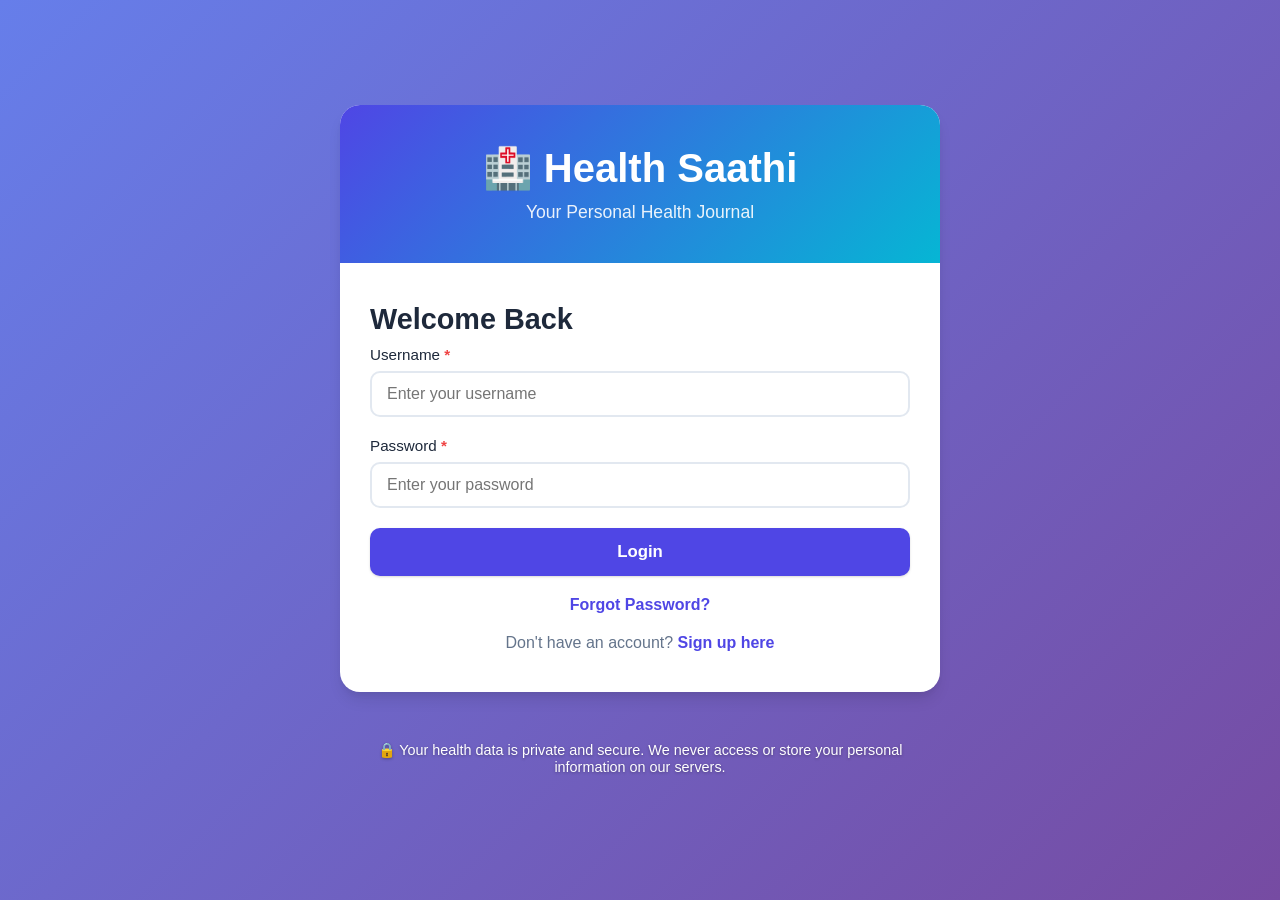
==== auth.html @ 3fbfe309 "Update: Health Saathi branding, add height/weight tracking, asterisks on required fields, forgot pas" ====
<!DOCTYPE html>
<html lang="en">
<head>
    <meta charset="UTF-8">
    <meta name="viewport" content="width=device-width, initial-scale=1.0">
    <title>Health Saathi - Login</title>
    <link rel="stylesheet" href="auth.css">
</head>
<body>
    <div class="auth-container">
        <div class="auth-card">
            <div class="auth-header">
                <h1>🏥 Health Saathi</h1>
                <p class="subtitle">Your Personal Health Journal</p>
            </div>

            <!-- Login Form -->
            <div id="login-section" class="auth-section active">
                <h2>Welcome Back</h2>
                <form id="login-form">
                    <div class="form-group">
                        <label>Username <span class="required">*</span></label>
                        <input type="text" id="login-username" required placeholder="Enter your username" autocomplete="username">
                    </div>
                    <div class="form-group">
                        <label>Password <span class="required">*</span></label>
                        <input type="password" id="login-password" required placeholder="Enter your password" autocomplete="current-password">
                    </div>
                    <button type="submit" class="btn btn-primary">Login</button>
                </form>
                <p class="switch-text">
                    <a href="#" onclick="showForgotPassword(); return false;">Forgot Password?</a>
                </p>
                <p class="switch-text">
                    Don't have an account? 
                    <a href="#" onclick="showSignup(); return false;">Sign up here</a>
                </p>
            </div>

            <!-- Forgot Password Form -->
            <div id="forgot-password-section" class="auth-section">
                <h2>Reset Password</h2>
                <p class="help-text">Enter your email address and we'll send you a verification code.</p>
                <form id="forgot-password-form">
                    <div class="form-group">
                        <label>Email <span class="required">*</span></label>
                        <input type="email" id="forgot-email" required placeholder="Enter your registered email">
                    </div>
                    <button type="submit" class="btn btn-primary">Send Verification Code</button>
                </form>
                <p class="switch-text">
                    Remember your password? 
                    <a href="#" onclick="showLogin(); return false;">Login here</a>
                </p>
            </div>

            <!-- Verify Code Form -->
            <div id="verify-code-section" class="auth-section">
                <h2>Enter Verification Code</h2>
                <p class="help-text">We've sent a 6-digit code to your email.</p>
                <form id="verify-code-form">
                    <div class="form-group">
                        <label>Verification Code <span class="required">*</span></label>
                        <input type="text" id="verify-code" required placeholder="Enter 6-digit code" maxlength="6" pattern="[0-9]{6}">
                    </div>
                    <button type="submit" class="btn btn-primary">Verify Code</button>
                </form>
                <p class="switch-text">
                    <a href="#" onclick="showForgotPassword(); return false;">Resend code</a>
                </p>
            </div>

            <!-- Reset Password Form -->
            <div id="reset-password-section" class="auth-section">
                <h2>Set New Password</h2>
                <form id="reset-password-form">
                    <div class="form-group">
                        <label>New Password <span class="required">*</span></label>
                        <input type="password" id="reset-password" required placeholder="Enter new password" minlength="6">
                        <small>Minimum 6 characters</small>
                    </div>
                    <div class="form-group">
                        <label>Confirm New Password <span class="required">*</span></label>
                        <input type="password" id="reset-confirm" required placeholder="Confirm new password" minlength="6">
                    </div>
                    <button type="submit" class="btn btn-primary">Reset Password</button>
                </form>
            </div>

            <!-- Signup Form -->
            <div id="signup-section" class="auth-section">
                <h2>Create Account</h2>
                <form id="signup-form">
                    <div class="form-group">
                        <label>Full Name <span class="required">*</span></label>
                        <input type="text" id="signup-name" required placeholder="Enter your full name">
                    </div>
                    <div class="form-group">
                        <label>Username <span class="required">*</span></label>
                        <input type="text" id="signup-username" required placeholder="Choose a username" autocomplete="username">
                        <small>This will be your login ID</small>
                    </div>
                    <div class="form-group">
                        <label>Email <span class="required">*</span></label>
                        <input type="email" id="signup-email" required placeholder="Enter your email">
                    </div>
                    <div class="form-group">
                        <label>Password <span class="required">*</span></label>
                        <input type="password" id="signup-password" required placeholder="Choose a password" autocomplete="new-password" minlength="6">
                        <small>Minimum 6 characters</small>
                    </div>
                    <div class="form-group">
                        <label>Confirm Password <span class="required">*</span></label>
                        <input type="password" id="signup-confirm" required placeholder="Confirm your password" autocomplete="new-password" minlength="6">
                    </div>
                    
                    <div class="privacy-section">
                        <h3>🔒 Privacy & Data Security</h3>
                        <div class="privacy-content">
                            <p><strong>Your Privacy is Our Priority</strong></p>
                            <ul>
                                <li>✅ All your health data is stored locally on your device only</li>
                                <li>✅ We (the developers) do NOT have access to your personal health information</li>
                                <li>✅ Your data is NOT uploaded to any server or cloud</li>
                                <li>✅ You have complete control over your data - export or delete anytime</li>
                                <li>✅ The AI chatbot uses secure, encrypted connections</li>
                            </ul>
                            <p class="privacy-note">
                                <strong>Important:</strong> Since data is stored locally, clearing your browser data will delete all records. 
                                We recommend regularly exporting your data as backup.
                            </p>
                        </div>
                        <label class="checkbox-label">
                            <input type="checkbox" id="privacy-consent" required>
                            I understand and agree to the privacy policy. I acknowledge that my data is stored locally on my device.
                        </label>
                    </div>

                    <button type="submit" class="btn btn-primary">Create Account</button>
                </form>
                <p class="switch-text">
                    Already have an account? 
                    <a href="#" onclick="showLogin(); return false;">Login here</a>
                </p>
            </div>

            <!-- Profile Setup (for new users) -->
            <div id="profile-setup-section" class="auth-section">
                <h2>👋 Welcome to Health Saathi!</h2>
                <p class="setup-intro">Let's set up your health profile. This helps us provide better insights.</p>
                
                <form id="profile-setup-form">
                    <div class="form-group">
                        <label>Age <span class="required">*</span></label>
                        <input type="number" id="setup-age" required min="1" max="120" placeholder="Your age">
                    </div>
                    
                    <div class="form-group">
                        <label>Gender <span class="required">*</span></label>
                        <select id="setup-gender" required>
                            <option value="">Select gender</option>
                            <option value="male">Male</option>
                            <option value="female">Female</option>
                            <option value="other">Other</option>
                            <option value="prefer-not-to-say">Prefer not to say</option>
                        </select>
                    </div>

                    <div class="form-row">
                        <div class="form-group">
                            <label>Height (cm) <span class="required">*</span></label>
                            <input type="number" id="setup-height" required min="50" max="300" placeholder="e.g., 170">
                        </div>
                        <div class="form-group">
                            <label>Weight (kg) <span class="required">*</span></label>
                            <input type="number" id="setup-weight" required min="20" max="300" step="0.1" placeholder="e.g., 70.5">
                        </div>
                    </div>

                    <h3>📊 Baseline Health Information</h3>
                    <p class="help-text">Enter your typical/average readings to help us provide better insights</p>

                    <div class="form-row">
                        <div class="form-group">
                            <label>Average Systolic BP (mmHg)</label>
                            <input type="number" id="setup-avg-systolic" placeholder="e.g., 120" min="80" max="200">
                            <small>Optional - Your normal systolic pressure</small>
                        </div>
                        <div class="form-group">
                            <label>Average Diastolic BP (mmHg)</label>
                            <input type="number" id="setup-avg-diastolic" placeholder="e.g., 80" min="50" max="130">
                            <small>Optional - Your normal diastolic pressure</small>
                        </div>
                    </div>

                    <div class="form-group">
                        <label>Average Fasting Blood Sugar (mg/dL)</label>
                        <input type="number" id="setup-avg-sugar" placeholder="e.g., 95" min="50" max="300">
                        <small>Optional - Your normal fasting sugar level</small>
                    </div>

                    <div class="form-group">
                        <label>Existing Medical Conditions (Optional)</label>
                        <textarea id="setup-conditions" rows="3" placeholder="e.g., Type 2 Diabetes, Hypertension..."></textarea>
                        <small>This helps the AI assistant provide better advice</small>
                    </div>

                    <div class="form-group">
                        <label>Current Medications (Optional)</label>
                        <textarea id="setup-medications" rows="3" placeholder="List any regular medications..."></textarea>
                    </div>

                    <button type="submit" class="btn btn-primary">Complete Setup & Start Tracking</button>
                </form>
            </div>
        </div>

        <footer class="auth-footer">
            <p>🔒 Your health data is private and secure. We never access or store your personal information on our servers.</p>
        </footer>
    </div>

    <script src="auth.js"></script>
</body>
</html>
---- auth.css ----
* {
    margin: 0;
    padding: 0;
    box-sizing: border-box;
}

:root {
    --primary-color: #4f46e5;
    --secondary-color: #06b6d4;
    --success-color: #10b981;
    --danger-color: #ef4444;
    --warning-color: #f59e0b;
    --bg-color: #f8fafc;
    --card-bg: #ffffff;
    --text-primary: #1e293b;
    --text-secondary: #64748b;
    --border-color: #e2e8f0;
    --shadow: 0 1px 3px rgba(0,0,0,0.1), 0 1px 2px rgba(0,0,0,0.06);
    --shadow-lg: 0 10px 15px -3px rgba(0,0,0,0.1), 0 4px 6px -2px rgba(0,0,0,0.05);
}

body {
    font-family: -apple-system, BlinkMacSystemFont, 'Segoe UI', Roboto, Oxygen, Ubuntu, Cantarell, sans-serif;
    background: linear-gradient(135deg, #667eea 0%, #764ba2 100%);
    min-height: 100vh;
    display: flex;
    align-items: center;
    justify-content: center;
    padding: 20px;
    color: var(--text-primary);
}

.auth-container {
    width: 100%;
    max-width: 600px;
}

.auth-card {
    background: var(--card-bg);
    border-radius: 20px;
    box-shadow: var(--shadow-lg);
    overflow: hidden;
    animation: slideUp 0.5s ease;
}

@keyframes slideUp {
    from {
        opacity: 0;
        transform: translateY(30px);
    }
    to {
        opacity: 1;
        transform: translateY(0);
    }
}

.auth-header {
    background: linear-gradient(135deg, var(--primary-color), var(--secondary-color));
    color: white;
    padding: 40px 30px;
    text-align: center;
}

.auth-header h1 {
    font-size: 2.5rem;
    margin-bottom: 10px;
}

.subtitle {
    font-size: 1.1rem;
    opacity: 0.9;
}

.auth-section {
    display: none;
    padding: 40px 30px;
    animation: fadeIn 0.3s ease;
}

.auth-section.active {
    display: block;
}

@keyframes fadeIn {
    from {
        opacity: 0;
    }
    to {
        opacity: 1;
    }
}

.auth-section h2 {
    color: var(--text-primary);
    margin-bottom: 10px;
    font-size: 1.8rem;
}

.setup-intro {
    color: var(--text-secondary);
    margin-bottom: 30px;
    line-height: 1.6;
}

.auth-section h3 {
    color: var(--text-primary);
    margin: 25px 0 15px 0;
    font-size: 1.2rem;
}

.help-text {
    color: var(--text-secondary);
    font-size: 0.9rem;
    margin-bottom: 20px;
}

.form-group {
    margin-bottom: 20px;
}

.form-group label {
    display: block;
    margin-bottom: 8px;
    color: var(--text-primary);
    font-weight: 500;
    font-size: 0.95rem;
}

.required {
    color: var(--danger-color);
    font-weight: bold;
}

.form-group input,
.form-group select,
.form-group textarea {
    width: 100%;
    padding: 12px 15px;
    border: 2px solid var(--border-color);
    border-radius: 10px;
    font-size: 1rem;
    font-family: inherit;
    transition: all 0.3s ease;
}

.form-group input:focus,
.form-group select:focus,
.form-group textarea:focus {
    outline: none;
    border-color: var(--primary-color);
    box-shadow: 0 0 0 3px rgba(79, 70, 229, 0.1);
}

.form-group small {
    display: block;
    margin-top: 5px;
    color: var(--text-secondary);
    font-size: 0.85rem;
}

.form-group textarea {
    resize: vertical;
}

.form-row {
    display: grid;
    grid-template-columns: 1fr 1fr;
    gap: 15px;
}

.btn {
    width: 100%;
    padding: 14px 24px;
    border: none;
    border-radius: 10px;
    font-size: 1.05rem;
    font-weight: 600;
    cursor: pointer;
    transition: all 0.3s ease;
    box-shadow: var(--shadow);
}

.btn:hover {
    transform: translateY(-2px);
    box-shadow: var(--shadow-lg);
}

.btn-primary {
    background: var(--primary-color);
    color: white;
}

.btn-primary:hover {
    background: #4338ca;
}

.switch-text {
    text-align: center;
    margin-top: 20px;
    color: var(--text-secondary);
}

.switch-text a {
    color: var(--primary-color);
    text-decoration: none;
    font-weight: 600;
}

.switch-text a:hover {
    text-decoration: underline;
}

/* Privacy Section */
.privacy-section {
    background: #f0fdf4;
    border: 2px solid #86efac;
    border-radius: 12px;
    padding: 20px;
    margin: 25px 0;
}

.privacy-section h3 {
    color: #065f46;
    margin-top: 0;
    margin-bottom: 15px;
}

.privacy-content {
    margin-bottom: 20px;
}

.privacy-content p {
    color: var(--text-primary);
    margin-bottom: 10px;
}

.privacy-content ul {
    list-style: none;
    padding: 0;
    margin: 15px 0;
}

.privacy-content ul li {
    color: var(--text-primary);
    padding: 8px 0;
    line-height: 1.6;
}

.privacy-note {
    background: white;
    padding: 15px;
    border-radius: 8px;
    border-left: 4px solid var(--warning-color);
    margin-top: 15px;
    font-size: 0.9rem;
}

.checkbox-label {
    display: flex;
    align-items: start;
    gap: 10px;
    cursor: pointer;
    font-size: 0.95rem;
    color: var(--text-primary);
}

.checkbox-label input[type="checkbox"] {
    width: auto;
    margin-top: 3px;
    cursor: pointer;
    width: 18px;
    height: 18px;
}

/* Alert Messages */
.alert {
    padding: 15px 20px;
    border-radius: 10px;
    margin-bottom: 20px;
    border-left: 4px solid;
    animation: slideIn 0.3s ease;
}

@keyframes slideIn {
    from {
        opacity: 0;
        transform: translateX(-20px);
    }
    to {
        opacity: 1;
        transform: translateX(0);
    }
}

.alert-success {
    background: #d1fae5;
    border-color: var(--success-color);
    color: #065f46;
}

.alert-error {
    background: #fee2e2;
    border-color: var(--danger-color);
    color: #991b1b;
}

.alert-info {
    background: #dbeafe;
    border-color: var(--secondary-color);
    color: #1e40af;
}

/* Footer */
.auth-footer {
    text-align: center;
    margin-top: 30px;
    padding: 20px;
}

.auth-footer p {
    color: white;
    font-size: 0.9rem;
    text-shadow: 0 1px 3px rgba(0, 0, 0, 0.3);
}

/* Responsive Design */
@media (max-width: 640px) {
    .auth-header h1 {
        font-size: 2rem;
    }

    .auth-section {
        padding: 30px 20px;
    }

    .form-row {
        grid-template-columns: 1fr;
    }

    .auth-section h2 {
        font-size: 1.5rem;
    }
}

/* Loading Spinner */
.loading {
    display: inline-block;
    width: 20px;
    height: 20px;
    border: 3px solid rgba(255,255,255,.3);
    border-radius: 50%;
    border-top-color: white;
    animation: spin 1s ease-in-out infinite;
    margin-left: 10px;
}

@keyframes spin {
    to { transform: rotate(360deg); }
}
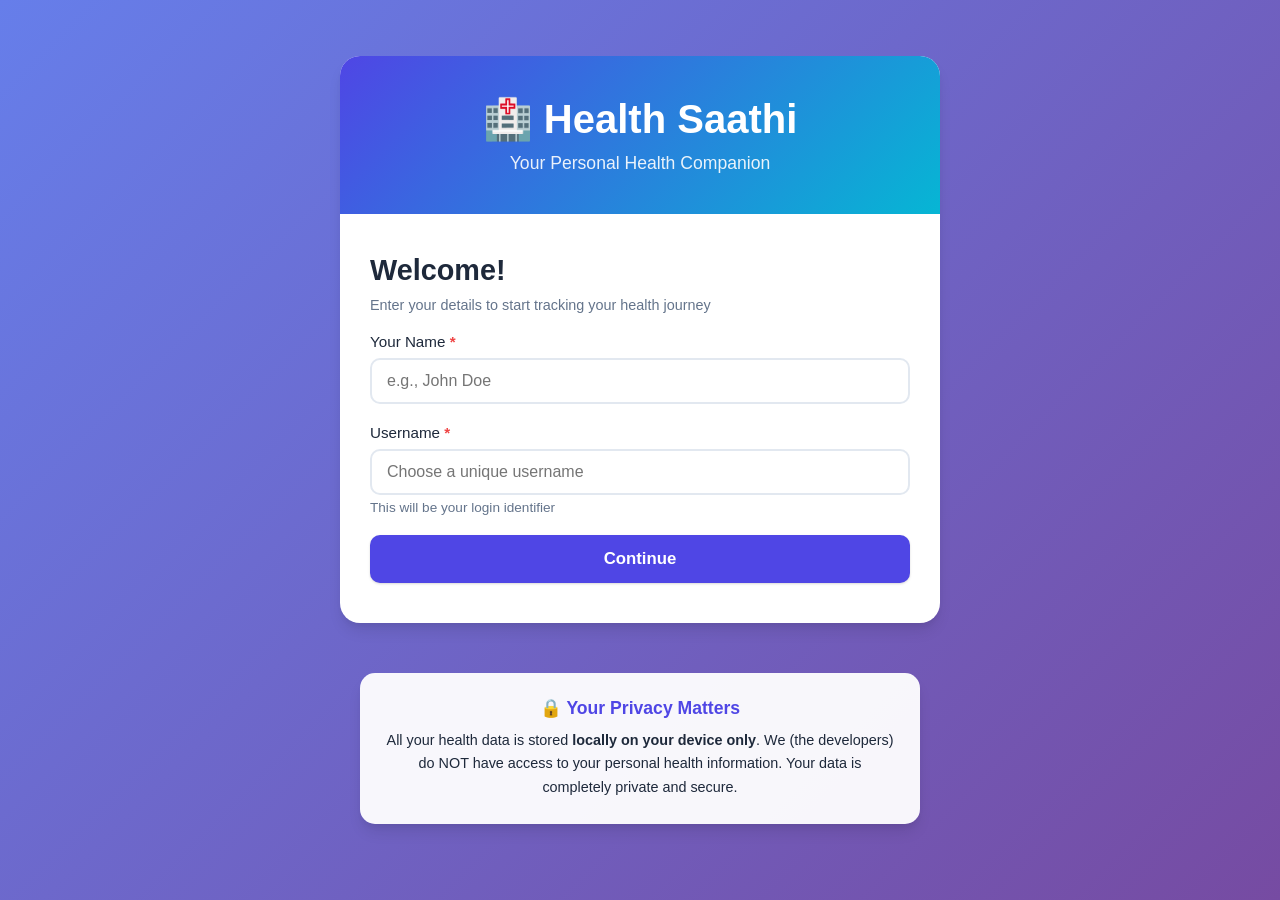
==== commit e1cd1d83: "Simplify auth: Remove passwords, auto-create/login with username only" ====
--- a/auth.html
+++ b/auth.html
@@ -3,7 +3,7 @@
 <head>
     <meta charset="UTF-8">
     <meta name="viewport" content="width=device-width, initial-scale=1.0">
-    <title>Health Saathi - Login</title>
+    <title>Health Saathi - Welcome</title>
     <link rel="stylesheet" href="auth.css">
 </head>
 <body>
@@ -11,143 +11,31 @@
         <div class="auth-card">
             <div class="auth-header">
                 <h1>🏥 Health Saathi</h1>
-                <p class="subtitle">Your Personal Health Journal</p>
+                <p class="subtitle">Your Personal Health Companion</p>
             </div>
 
-            <!-- Login Form -->
+            <!-- Simple Login/Signup Form -->
             <div id="login-section" class="auth-section active">
-                <h2>Welcome Back</h2>
+                <h2>Welcome!</h2>
+                <p class="help-text">Enter your details to start tracking your health journey</p>
                 <form id="login-form">
                     <div class="form-group">
-                        <label>Username <span class="required">*</span></label>
-                        <input type="text" id="login-username" required placeholder="Enter your username" autocomplete="username">
-                    </div>
-                    <div class="form-group">
-                        <label>Password <span class="required">*</span></label>
-                        <input type="password" id="login-password" required placeholder="Enter your password" autocomplete="current-password">
-                    </div>
-                    <button type="submit" class="btn btn-primary">Login</button>
-                </form>
-                <p class="switch-text">
-                    <a href="#" onclick="showForgotPassword(); return false;">Forgot Password?</a>
-                </p>
-                <p class="switch-text">
-                    Don't have an account? 
-                    <a href="#" onclick="showSignup(); return false;">Sign up here</a>
-                </p>
-            </div>
-
-            <!-- Forgot Password Form -->
-            <div id="forgot-password-section" class="auth-section">
-                <h2>Reset Password</h2>
-                <p class="help-text">Enter your email address and we'll send you a verification code.</p>
-                <form id="forgot-password-form">
-                    <div class="form-group">
-                        <label>Email <span class="required">*</span></label>
-                        <input type="email" id="forgot-email" required placeholder="Enter your registered email">
-                    </div>
-                    <button type="submit" class="btn btn-primary">Send Verification Code</button>
-                </form>
-                <p class="switch-text">
-                    Remember your password? 
-                    <a href="#" onclick="showLogin(); return false;">Login here</a>
-                </p>
-            </div>
-
-            <!-- Verify Code Form -->
-            <div id="verify-code-section" class="auth-section">
-                <h2>Enter Verification Code</h2>
-                <p class="help-text">We've sent a 6-digit code to your email.</p>
-                <form id="verify-code-form">
-                    <div class="form-group">
-                        <label>Verification Code <span class="required">*</span></label>
-                        <input type="text" id="verify-code" required placeholder="Enter 6-digit code" maxlength="6" pattern="[0-9]{6}">
-                    </div>
-                    <button type="submit" class="btn btn-primary">Verify Code</button>
-                </form>
-                <p class="switch-text">
-                    <a href="#" onclick="showForgotPassword(); return false;">Resend code</a>
-                </p>
-            </div>
-
-            <!-- Reset Password Form -->
-            <div id="reset-password-section" class="auth-section">
-                <h2>Set New Password</h2>
-                <form id="reset-password-form">
-                    <div class="form-group">
-                        <label>New Password <span class="required">*</span></label>
-                        <input type="password" id="reset-password" required placeholder="Enter new password" minlength="6">
-                        <small>Minimum 6 characters</small>
-                    </div>
-                    <div class="form-group">
-                        <label>Confirm New Password <span class="required">*</span></label>
-                        <input type="password" id="reset-confirm" required placeholder="Confirm new password" minlength="6">
-                    </div>
-                    <button type="submit" class="btn btn-primary">Reset Password</button>
-                </form>
-            </div>
-
-            <!-- Signup Form -->
-            <div id="signup-section" class="auth-section">
-                <h2>Create Account</h2>
-                <form id="signup-form">
-                    <div class="form-group">
-                        <label>Full Name <span class="required">*</span></label>
-                        <input type="text" id="signup-name" required placeholder="Enter your full name">
+                        <label>Your Name <span class="required">*</span></label>
+                        <input type="text" id="user-name" required placeholder="e.g., John Doe" autocomplete="name">
                     </div>
                     <div class="form-group">
                         <label>Username <span class="required">*</span></label>
-                        <input type="text" id="signup-username" required placeholder="Choose a username" autocomplete="username">
-                        <small>This will be your login ID</small>
+                        <input type="text" id="user-username" required placeholder="Choose a unique username" autocomplete="username">
+                        <small>This will be your login identifier</small>
                     </div>
-                    <div class="form-group">
-                        <label>Email <span class="required">*</span></label>
-                        <input type="email" id="signup-email" required placeholder="Enter your email">
-                    </div>
-                    <div class="form-group">
-                        <label>Password <span class="required">*</span></label>
-                        <input type="password" id="signup-password" required placeholder="Choose a password" autocomplete="new-password" minlength="6">
-                        <small>Minimum 6 characters</small>
-                    </div>
-                    <div class="form-group">
-                        <label>Confirm Password <span class="required">*</span></label>
-                        <input type="password" id="signup-confirm" required placeholder="Confirm your password" autocomplete="new-password" minlength="6">
-                    </div>
-                    
-                    <div class="privacy-section">
-                        <h3>🔒 Privacy & Data Security</h3>
-                        <div class="privacy-content">
-                            <p><strong>Your Privacy is Our Priority</strong></p>
-                            <ul>
-                                <li>✅ All your health data is stored locally on your device only</li>
-                                <li>✅ We (the developers) do NOT have access to your personal health information</li>
-                                <li>✅ Your data is NOT uploaded to any server or cloud</li>
-                                <li>✅ You have complete control over your data - export or delete anytime</li>
-                                <li>✅ The AI chatbot uses secure, encrypted connections</li>
-                            </ul>
-                            <p class="privacy-note">
-                                <strong>Important:</strong> Since data is stored locally, clearing your browser data will delete all records. 
-                                We recommend regularly exporting your data as backup.
-                            </p>
-                        </div>
-                        <label class="checkbox-label">
-                            <input type="checkbox" id="privacy-consent" required>
-                            I understand and agree to the privacy policy. I acknowledge that my data is stored locally on my device.
-                        </label>
-                    </div>
-
-                    <button type="submit" class="btn btn-primary">Create Account</button>
+                    <button type="submit" class="btn btn-primary">Continue</button>
                 </form>
-                <p class="switch-text">
-                    Already have an account? 
-                    <a href="#" onclick="showLogin(); return false;">Login here</a>
-                </p>
             </div>
 
             <!-- Profile Setup (for new users) -->
             <div id="profile-setup-section" class="auth-section">
                 <h2>👋 Welcome to Health Saathi!</h2>
-                <p class="setup-intro">Let's set up your health profile. This helps us provide better insights.</p>
+                <p class="setup-intro">Let's set up your health profile to provide personalized insights.</p>
                 
                 <form id="profile-setup-form">
                     <div class="form-group">
@@ -178,45 +66,49 @@
                     </div>
 
                     <h3>📊 Baseline Health Information</h3>
-                    <p class="help-text">Enter your typical/average readings to help us provide better insights</p>
+                    <p class="help-text">Optional: Enter your typical/average readings for better insights</p>
 
                     <div class="form-row">
                         <div class="form-group">
                             <label>Average Systolic BP (mmHg)</label>
                             <input type="number" id="setup-avg-systolic" placeholder="e.g., 120" min="80" max="200">
-                            <small>Optional - Your normal systolic pressure</small>
+                            <small>Optional</small>
                         </div>
                         <div class="form-group">
                             <label>Average Diastolic BP (mmHg)</label>
                             <input type="number" id="setup-avg-diastolic" placeholder="e.g., 80" min="50" max="130">
-                            <small>Optional - Your normal diastolic pressure</small>
+                            <small>Optional</small>
                         </div>
                     </div>
 
                     <div class="form-group">
                         <label>Average Fasting Blood Sugar (mg/dL)</label>
                         <input type="number" id="setup-avg-sugar" placeholder="e.g., 95" min="50" max="300">
-                        <small>Optional - Your normal fasting sugar level</small>
+                        <small>Optional</small>
                     </div>
 
                     <div class="form-group">
-                        <label>Existing Medical Conditions (Optional)</label>
+                        <label>Existing Medical Conditions</label>
                         <textarea id="setup-conditions" rows="3" placeholder="e.g., Type 2 Diabetes, Hypertension..."></textarea>
-                        <small>This helps the AI assistant provide better advice</small>
+                        <small>Optional - Helps the AI assistant provide better advice</small>
                     </div>
 
                     <div class="form-group">
-                        <label>Current Medications (Optional)</label>
+                        <label>Current Medications</label>
                         <textarea id="setup-medications" rows="3" placeholder="List any regular medications..."></textarea>
+                        <small>Optional</small>
                     </div>
 
-                    <button type="submit" class="btn btn-primary">Complete Setup & Start Tracking</button>
+                    <button type="submit" class="btn btn-primary">Start Tracking</button>
                 </form>
             </div>
         </div>
 
         <footer class="auth-footer">
-            <p>🔒 Your health data is private and secure. We never access or store your personal information on our servers.</p>
+            <div class="privacy-notice-footer">
+                <h4>🔒 Your Privacy Matters</h4>
+                <p>All your health data is stored <strong>locally on your device only</strong>. We (the developers) do NOT have access to your personal health information. Your data is completely private and secure.</p>
+            </div>
         </footer>
     </div>
 
--- a/auth.css
+++ b/auth.css
@@ -194,84 +194,6 @@
     background: #4338ca;
 }
 
-.switch-text {
-    text-align: center;
-    margin-top: 20px;
-    color: var(--text-secondary);
-}
-
-.switch-text a {
-    color: var(--primary-color);
-    text-decoration: none;
-    font-weight: 600;
-}
-
-.switch-text a:hover {
-    text-decoration: underline;
-}
-
-/* Privacy Section */
-.privacy-section {
-    background: #f0fdf4;
-    border: 2px solid #86efac;
-    border-radius: 12px;
-    padding: 20px;
-    margin: 25px 0;
-}
-
-.privacy-section h3 {
-    color: #065f46;
-    margin-top: 0;
-    margin-bottom: 15px;
-}
-
-.privacy-content {
-    margin-bottom: 20px;
-}
-
-.privacy-content p {
-    color: var(--text-primary);
-    margin-bottom: 10px;
-}
-
-.privacy-content ul {
-    list-style: none;
-    padding: 0;
-    margin: 15px 0;
-}
-
-.privacy-content ul li {
-    color: var(--text-primary);
-    padding: 8px 0;
-    line-height: 1.6;
-}
-
-.privacy-note {
-    background: white;
-    padding: 15px;
-    border-radius: 8px;
-    border-left: 4px solid var(--warning-color);
-    margin-top: 15px;
-    font-size: 0.9rem;
-}
-
-.checkbox-label {
-    display: flex;
-    align-items: start;
-    gap: 10px;
-    cursor: pointer;
-    font-size: 0.95rem;
-    color: var(--text-primary);
-}
-
-.checkbox-label input[type="checkbox"] {
-    width: auto;
-    margin-top: 3px;
-    cursor: pointer;
-    width: 18px;
-    height: 18px;
-}
-
 /* Alert Messages */
 .alert {
     padding: 15px 20px;
@@ -317,10 +239,23 @@
     padding: 20px;
 }
 
-.auth-footer p {
-    color: white;
+.privacy-notice-footer {
+    background: rgba(255, 255, 255, 0.95);
+    padding: 25px;
+    border-radius: 15px;
+    box-shadow: var(--shadow-lg);
+}
+
+.privacy-notice-footer h4 {
+    color: var(--primary-color);
+    margin-bottom: 10px;
+    font-size: 1.1rem;
+}
+
+.privacy-notice-footer p {
+    color: var(--text-primary);
     font-size: 0.9rem;
-    text-shadow: 0 1px 3px rgba(0, 0, 0, 0.3);
+    line-height: 1.6;
 }
 
 /* Responsive Design */
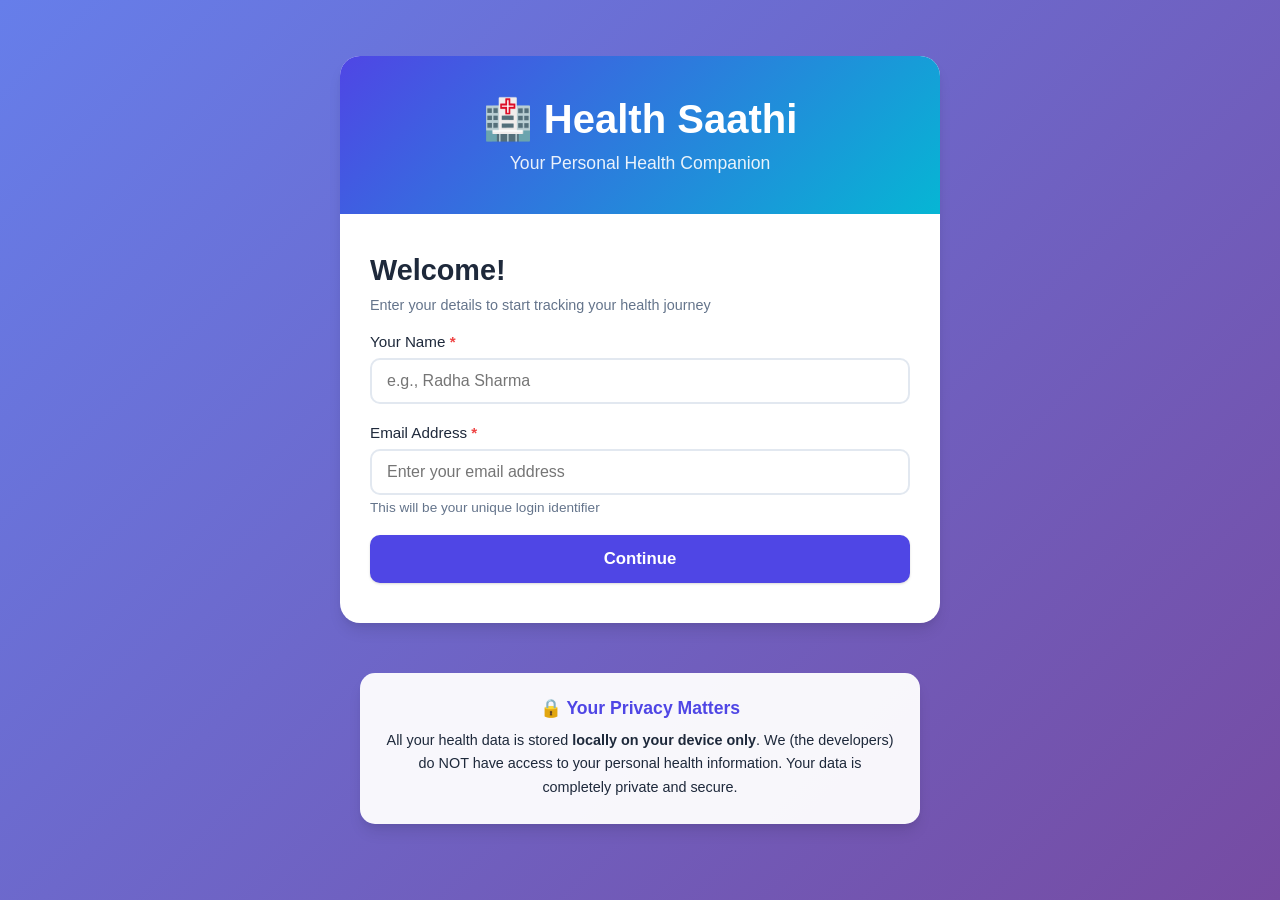
==== commit 363c4370: "fix: change username login identifier to unique email field" ====
--- a/auth.html
+++ b/auth.html
@@ -14,25 +14,23 @@
                 <p class="subtitle">Your Personal Health Companion</p>
             </div>
 
-            <!-- Simple Login/Signup Form -->
             <div id="login-section" class="auth-section active">
                 <h2>Welcome!</h2>
                 <p class="help-text">Enter your details to start tracking your health journey</p>
                 <form id="login-form">
                     <div class="form-group">
                         <label>Your Name <span class="required">*</span></label>
-                        <input type="text" id="user-name" required placeholder="e.g., John Doe" autocomplete="name">
+                        <input type="text" id="user-name" required placeholder="e.g., Radha Sharma" autocomplete="name">
                     </div>
                     <div class="form-group">
-                        <label>Username <span class="required">*</span></label>
-                        <input type="text" id="user-username" required placeholder="Choose a unique username" autocomplete="username">
-                        <small>This will be your login identifier</small>
+                        <label>Email Address <span class="required">*</span></label>
+                        <input type="email" id="user-username" required placeholder="Enter your email address" autocomplete="email">
+                        <small>This will be your unique login identifier</small>
                     </div>
                     <button type="submit" class="btn btn-primary">Continue</button>
                 </form>
             </div>
 
-            <!-- Profile Setup (for new users) -->
             <div id="profile-setup-section" class="auth-section">
                 <h2>👋 Welcome to Health Saathi!</h2>
                 <p class="setup-intro">Let's set up your health profile to provide personalized insights.</p>
@@ -114,4 +112,4 @@
 
     <script src="auth.js"></script>
 </body>
-</html>
+</html>
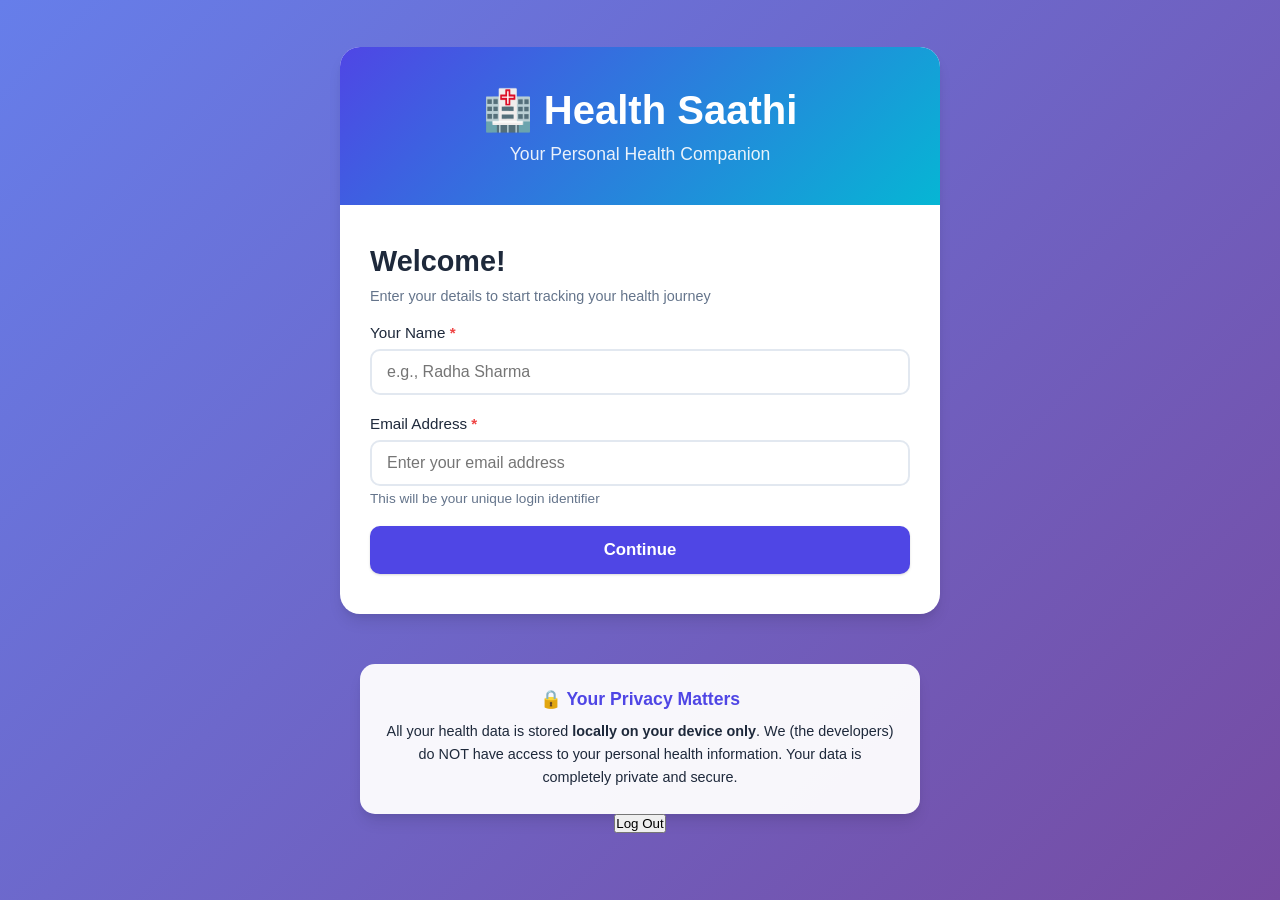
==== commit 47b5852a: "fix: correct script source to script.js and break out logout button" ====
--- a/auth.html
+++ b/auth.html
@@ -107,6 +107,7 @@
                 <h4>🔒 Your Privacy Matters</h4>
                 <p>All your health data is stored <strong>locally on your device only</strong>. We (the developers) do NOT have access to your personal health information. Your data is completely private and secure.</p>
             </div>
+<button onclick="clearActiveSession()" class="logout-btn">Log Out</button>
         </footer>
     </div>
 
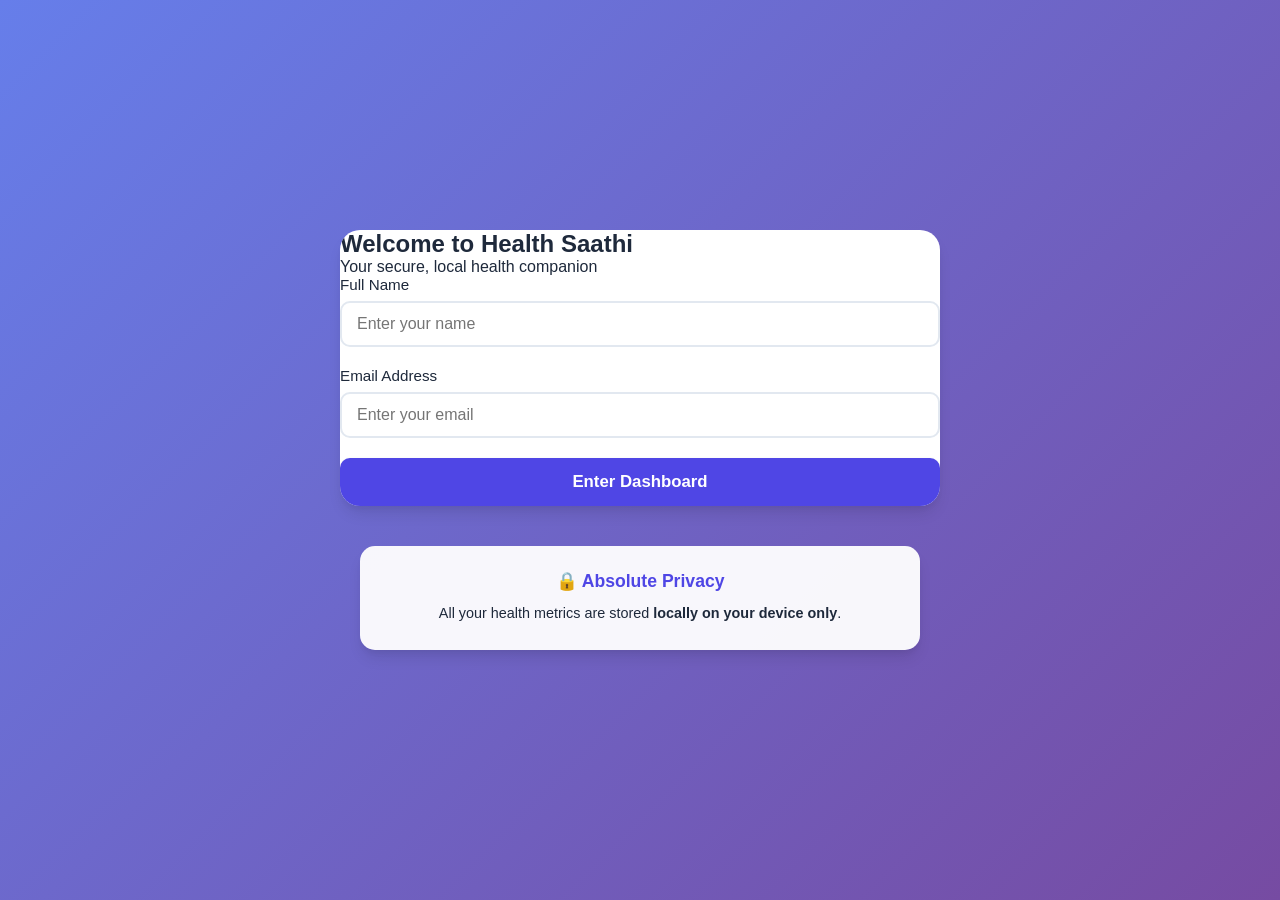
==== commit 6349f707: "fix: total cross-file synchronization" ====
--- a/auth.html
+++ b/auth.html
@@ -3,114 +3,37 @@
 <head>
     <meta charset="UTF-8">
     <meta name="viewport" content="width=device-width, initial-scale=1.0">
-    <title>Health Saathi - Welcome</title>
+    <title>Health Saathi - Secure Access</title>
+    <link rel="stylesheet" href="styles.css">
     <link rel="stylesheet" href="auth.css">
 </head>
 <body>
     <div class="auth-container">
         <div class="auth-card">
-            <div class="auth-header">
-                <h1>🏥 Health Saathi</h1>
-                <p class="subtitle">Your Personal Health Companion</p>
-            </div>
-
-            <div id="login-section" class="auth-section active">
-                <h2>Welcome!</h2>
-                <p class="help-text">Enter your details to start tracking your health journey</p>
-                <form id="login-form">
-                    <div class="form-group">
-                        <label>Your Name <span class="required">*</span></label>
-                        <input type="text" id="user-name" required placeholder="e.g., Radha Sharma" autocomplete="name">
-                    </div>
-                    <div class="form-group">
-                        <label>Email Address <span class="required">*</span></label>
-                        <input type="email" id="user-username" required placeholder="Enter your email address" autocomplete="email">
-                        <small>This will be your unique login identifier</small>
-                    </div>
-                    <button type="submit" class="btn btn-primary">Continue</button>
-                </form>
-            </div>
-
-            <div id="profile-setup-section" class="auth-section">
-                <h2>👋 Welcome to Health Saathi!</h2>
-                <p class="setup-intro">Let's set up your health profile to provide personalized insights.</p>
-                
-                <form id="profile-setup-form">
-                    <div class="form-group">
-                        <label>Age <span class="required">*</span></label>
-                        <input type="number" id="setup-age" required min="1" max="120" placeholder="Your age">
-                    </div>
-                    
-                    <div class="form-group">
-                        <label>Gender <span class="required">*</span></label>
-                        <select id="setup-gender" required>
-                            <option value="">Select gender</option>
-                            <option value="male">Male</option>
-                            <option value="female">Female</option>
-                            <option value="other">Other</option>
-                            <option value="prefer-not-to-say">Prefer not to say</option>
-                        </select>
-                    </div>
-
-                    <div class="form-row">
-                        <div class="form-group">
-                            <label>Height (cm) <span class="required">*</span></label>
-                            <input type="number" id="setup-height" required min="50" max="300" placeholder="e.g., 170">
-                        </div>
-                        <div class="form-group">
-                            <label>Weight (kg) <span class="required">*</span></label>
-                            <input type="number" id="setup-weight" required min="20" max="300" step="0.1" placeholder="e.g., 70.5">
-                        </div>
-                    </div>
-
-                    <h3>📊 Baseline Health Information</h3>
-                    <p class="help-text">Optional: Enter your typical/average readings for better insights</p>
-
-                    <div class="form-row">
-                        <div class="form-group">
-                            <label>Average Systolic BP (mmHg)</label>
-                            <input type="number" id="setup-avg-systolic" placeholder="e.g., 120" min="80" max="200">
-                            <small>Optional</small>
-                        </div>
-                        <div class="form-group">
-                            <label>Average Diastolic BP (mmHg)</label>
-                            <input type="number" id="setup-avg-diastolic" placeholder="e.g., 80" min="50" max="130">
-                            <small>Optional</small>
-                        </div>
-                    </div>
-
-                    <div class="form-group">
-                        <label>Average Fasting Blood Sugar (mg/dL)</label>
-                        <input type="number" id="setup-avg-sugar" placeholder="e.g., 95" min="50" max="300">
-                        <small>Optional</small>
-                    </div>
-
-                    <div class="form-group">
-                        <label>Existing Medical Conditions</label>
-                        <textarea id="setup-conditions" rows="3" placeholder="e.g., Type 2 Diabetes, Hypertension..."></textarea>
-                        <small>Optional - Helps the AI assistant provide better advice</small>
-                    </div>
-
-                    <div class="form-group">
-                        <label>Current Medications</label>
-                        <textarea id="setup-medications" rows="3" placeholder="List any regular medications..."></textarea>
-                        <small>Optional</small>
-                    </div>
-
-                    <button type="submit" class="btn btn-primary">Start Tracking</button>
-                </form>
-            </div>
+            <h2>Welcome to Health Saathi</h2>
+            <p>Your secure, local health companion</p>
+            
+            <form id="loginForm">
+                <div class="form-group">
+                    <label for="userName">Full Name</label>
+                    <input type="text" id="userName" placeholder="Enter your name" required>
+                </div>
+                <div class="form-group">
+                    <label for="userEmail">Email Address</label>
+                    <input type="email" id="userEmail" placeholder="Enter your email" required>
+                </div>
+                <button type="submit" class="btn btn-primary">Enter Dashboard</button>
+            </form>
         </div>
 
-        <footer class="auth-footer">
+        <footer class="auth-footer" style="margin-top: 20px; text-align: center;">
             <div class="privacy-notice-footer">
-                <h4>🔒 Your Privacy Matters</h4>
-                <p>All your health data is stored <strong>locally on your device only</strong>. We (the developers) do NOT have access to your personal health information. Your data is completely private and secure.</p>
+                <h4>🔒 Absolute Privacy</h4>
+                <p>All your health metrics are stored <strong>locally on your device only</strong>.</p>
             </div>
-<button onclick="clearActiveSession()" class="logout-btn">Log Out</button>
         </footer>
     </div>
 
-    <script src="auth.js"></script>
+    <script src="script.js"></script>
 </body>
 </html>
--- a/styles.css
+++ b/styles.css
@@ -0,0 +1,737 @@
+* {
+    margin: 0;
+    padding: 0;
+    box-sizing: border-box;
+}
+
+:root {
+    --primary-color: #4f46e5;
+    --secondary-color: #06b6d4;
+    --success-color: #10b981;
+    --danger-color: #ef4444;
+    --warning-color: #f59e0b;
+    --bg-color: #f8fafc;
+    --card-bg: #ffffff;
+    --text-primary: #1e293b;
+    --text-secondary: #64748b;
+    --border-color: #e2e8f0;
+    --shadow: 0 1px 3px rgba(0,0,0,0.1), 0 1px 2px rgba(0,0,0,0.06);
+    --shadow-lg: 0 10px 15px -3px rgba(0,0,0,0.1), 0 4px 6px -2px rgba(0,0,0,0.05);
+}
+
+body {
+    font-family: -apple-system, BlinkMacSystemFont, 'Segoe UI', Roboto, Oxygen, Ubuntu, Cantarell, sans-serif;
+    background: linear-gradient(135deg, #667eea 0%, #764ba2 100%);
+    min-height: 100vh;
+    padding: 20px;
+    color: var(--text-primary);
+}
+
+.container {
+    max-width: 1400px;
+    margin: 0 auto;
+    background: var(--bg-color);
+    border-radius: 20px;
+    box-shadow: var(--shadow-lg);
+    overflow: hidden;
+}
+
+/* Header */
+header {
+    background: linear-gradient(135deg, var(--primary-color), var(--secondary-color));
+    color: white;
+    padding: 30px 40px;
+    display: flex;
+    justify-content: space-between;
+    align-items: center;
+}
+
+.header-content {
+    text-align: left;
+}
+
+header h1 {
+    font-size: 2.5rem;
+    margin-bottom: 10px;
+}
+
+.subtitle {
+    font-size: 1.1rem;
+    opacity: 0.9;
+}
+
+.user-info {
+    display: flex;
+    align-items: center;
+    gap: 15px;
+}
+
+.user-name {
+    font-size: 1rem;
+    font-weight: 500;
+    background: rgba(255, 255, 255, 0.2);
+    padding: 8px 16px;
+    border-radius: 20px;
+}
+
+.btn-logout {
+    background: rgba(255, 255, 255, 0.2);
+    color: white;
+    border: 2px solid white;
+    padding: 8px 20px;
+    border-radius: 20px;
+    font-size: 0.9rem;
+    font-weight: 600;
+    cursor: pointer;
+    transition: all 0.3s ease;
+}
+
+.btn-logout:hover {
+    background: white;
+    color: var(--primary-color);
+}
+
+/* Navigation Tabs */
+.tabs {
+    display: flex;
+    background: white;
+    border-bottom: 2px solid var(--border-color);
+    overflow-x: auto;
+    padding: 0 20px;
+}
+
+.tab-btn {
+    background: none;
+    border: none;
+    padding: 18px 25px;
+    font-size: 1rem;
+    cursor: pointer;
+    color: var(--text-secondary);
+    border-bottom: 3px solid transparent;
+    transition: all 0.3s ease;
+    white-space: nowrap;
+}
+
+.tab-btn:hover {
+    color: var(--primary-color);
+    background: var(--bg-color);
+}
+
+.tab-btn.active {
+    color: var(--primary-color);
+    border-bottom-color: var(--primary-color);
+    font-weight: 600;
+}
+
+/* Tab Content */
+.tab-content {
+    display: none;
+    padding: 40px;
+    animation: fadeIn 0.3s ease;
+}
+
+.tab-content.active {
+    display: block;
+}
+
+@keyframes fadeIn {
+    from { opacity: 0; transform: translateY(10px); }
+    to { opacity: 1; transform: translateY(0); }
+}
+
+/* Dashboard Grid */
+.dashboard-grid {
+    display: grid;
+    grid-template-columns: repeat(auto-fit, minmax(250px, 1fr));
+    gap: 20px;
+    margin-bottom: 40px;
+}
+
+.stat-card {
+    background: var(--card-bg);
+    padding: 25px;
+    border-radius: 15px;
+    box-shadow: var(--shadow);
+    text-align: center;
+    border-left: 4px solid var(--primary-color);
+    transition: transform 0.3s ease;
+}
+
+.stat-card:hover {
+    transform: translateY(-5px);
+    box-shadow: var(--shadow-lg);
+}
+
+.stat-card h3 {
+    color: var(--text-secondary);
+    font-size: 0.9rem;
+    margin-bottom: 10px;
+    text-transform: uppercase;
+    letter-spacing: 0.5px;
+}
+
+.stat-value {
+    font-size: 2.5rem;
+    font-weight: bold;
+    color: var(--primary-color);
+    margin: 10px 0;
+}
+
+.stat-label {
+    color: var(--text-secondary);
+    font-size: 0.9rem;
+}
+
+/* Charts */
+.chart-section {
+    display: grid;
+    grid-template-columns: repeat(auto-fit, minmax(400px, 1fr));
+    gap: 20px;
+    margin-bottom: 40px;
+}
+
+.chart-card {
+    background: var(--card-bg);
+    padding: 25px;
+    border-radius: 15px;
+    box-shadow: var(--shadow);
+}
+
+.chart-card h3 {
+    margin-bottom: 20px;
+    color: var(--text-primary);
+}
+
+/* Insights Section */
+.insights-section {
+    background: var(--card-bg);
+    padding: 30px;
+    border-radius: 15px;
+    box-shadow: var(--shadow);
+    margin-bottom: 30px;
+}
+
+.insights-section h3 {
+    margin-bottom: 20px;
+    color: var(--text-primary);
+}
+
+.insights-content {
+    display: flex;
+    flex-direction: column;
+    gap: 15px;
+}
+
+.insight-item {
+    padding: 15px;
+    border-radius: 10px;
+    border-left: 4px solid;
+    background: var(--bg-color);
+}
+
+.insight-item.info {
+    border-color: var(--secondary-color);
+}
+
+.insight-item.success {
+    border-color: var(--success-color);
+}
+
+.insight-item.warning {
+    border-color: var(--warning-color);
+}
+
+.insight-item.danger {
+    border-color: var(--danger-color);
+}
+
+.insight-placeholder {
+    color: var(--text-secondary);
+    text-align: center;
+    padding: 30px;
+    font-style: italic;
+}
+
+/* Forms */
+.form-section {
+    background: var(--card-bg);
+    padding: 30px;
+    border-radius: 15px;
+    box-shadow: var(--shadow);
+    margin-bottom: 30px;
+}
+
+.form-section h2 {
+    margin-bottom: 25px;
+    color: var(--text-primary);
+}
+
+.input-form {
+    display: grid;
+    gap: 20px;
+}
+
+.form-group {
+    display: flex;
+    flex-direction: column;
+}
+
+.form-group label {
+    margin-bottom: 8px;
+    color: var(--text-primary);
+    font-weight: 500;
+    font-size: 0.95rem;
+}
+
+.form-group input,
+.form-group select,
+.form-group textarea {
+    padding: 12px 15px;
+    border: 2px solid var(--border-color);
+    border-radius: 10px;
+    font-size: 1rem;
+    font-family: inherit;
+    transition: all 0.3s ease;
+}
+
+.form-group input:focus,
+.form-group select:focus,
+.form-group textarea:focus {
+    outline: none;
+    border-color: var(--primary-color);
+    box-shadow: 0 0 0 3px rgba(79, 70, 229, 0.1);
+}
+
+.form-group textarea {
+    resize: vertical;
+}
+
+/* Buttons */
+.btn {
+    padding: 12px 24px;
+    border: none;
+    border-radius: 10px;
+    font-size: 1rem;
+    font-weight: 600;
+    cursor: pointer;
+    transition: all 0.3s ease;
+    box-shadow: var(--shadow);
+}
+
+.btn:hover {
+    transform: translateY(-2px);
+    box-shadow: var(--shadow-lg);
+}
+
+.btn-primary {
+    background: var(--primary-color);
+    color: white;
+}
+
+.btn-primary:hover {
+    background: #4338ca;
+}
+
+.btn-secondary {
+    background: var(--secondary-color);
+    color: white;
+}
+
+.btn-secondary:hover {
+    background: #0891b2;
+}
+
+.btn-danger {
+    background: var(--danger-color);
+    color: white;
+}
+
+.btn-danger:hover {
+    background: #dc2626;
+}
+
+.action-buttons {
+    display: flex;
+    gap: 15px;
+    flex-wrap: wrap;
+}
+
+/* History List */
+.history-section {
+    background: var(--card-bg);
+    padding: 30px;
+    border-radius: 15px;
+    box-shadow: var(--shadow);
+}
+
+.history-section h2 {
+    margin-bottom: 20px;
+    color: var(--text-primary);
+}
+
+.history-list {
+    display: flex;
+    flex-direction: column;
+    gap: 15px;
+    max-height: 500px;
+    overflow-y: auto;
+}
+
+.history-item {
+    background: var(--bg-color);
+    padding: 20px;
+    border-radius: 10px;
+    border-left: 4px solid var(--primary-color);
+    position: relative;
+}
+
+.history-item-header {
+    display: flex;
+    justify-content: space-between;
+    align-items: start;
+    margin-bottom: 10px;
+}
+
+.history-item-title {
+    font-weight: 600;
+    color: var(--text-primary);
+    font-size: 1.1rem;
+}
+
+.history-item-time {
+    color: var(--text-secondary);
+    font-size: 0.85rem;
+}
+
+.history-item-content {
+    color: var(--text-secondary);
+    line-height: 1.6;
+}
+
+.history-item-delete {
+    background: var(--danger-color);
+    color: white;
+    border: none;
+    padding: 5px 12px;
+    border-radius: 5px;
+    font-size: 0.85rem;
+    cursor: pointer;
+    margin-top: 10px;
+}
+
+.history-item-delete:hover {
+    background: #dc2626;
+}
+
+.empty-state {
+    text-align: center;
+    padding: 40px;
+    color: var(--text-secondary);
+    font-style: italic;
+}
+
+/* Chatbot */
+.chatbot-section {
+    background: var(--card-bg);
+    border-radius: 15px;
+    box-shadow: var(--shadow);
+    height: 600px;
+    display: flex;
+    flex-direction: column;
+}
+
+.chat-header {
+    padding: 25px;
+    border-bottom: 2px solid var(--border-color);
+}
+
+.chat-header h2 {
+    margin-bottom: 5px;
+    color: var(--text-primary);
+}
+
+.chat-header p {
+    color: var(--text-secondary);
+    font-size: 0.9rem;
+}
+
+.chat-messages {
+    flex: 1;
+    overflow-y: auto;
+    padding: 25px;
+    display: flex;
+    flex-direction: column;
+    gap: 15px;
+}
+
+.chat-message {
+    padding: 15px 20px;
+    border-radius: 15px;
+    max-width: 80%;
+    line-height: 1.6;
+    animation: slideIn 0.3s ease;
+}
+
+@keyframes slideIn {
+    from { opacity: 0; transform: translateY(10px); }
+    to { opacity: 1; transform: translateY(0); }
+}
+
+.chat-message.user {
+    background: var(--primary-color);
+    color: white;
+    align-self: flex-end;
+    border-bottom-right-radius: 5px;
+}
+
+.chat-message.assistant {
+    background: var(--bg-color);
+    color: var(--text-primary);
+    align-self: flex-start;
+    border-bottom-left-radius: 5px;
+    border-left: 4px solid var(--secondary-color);
+}
+
+.chat-message.system {
+    background: var(--warning-color);
+    color: white;
+    align-self: center;
+    max-width: 90%;
+    text-align: center;
+    font-size: 0.9rem;
+}
+
+.chat-input {
+    padding: 20px;
+    border-top: 2px solid var(--border-color);
+    display: flex;
+    gap: 10px;
+}
+
+.chat-input input {
+    flex: 1;
+    padding: 12px 15px;
+    border: 2px solid var(--border-color);
+    border-radius: 10px;
+    font-size: 1rem;
+    font-family: inherit;
+}
+
+.chat-input input:focus {
+    outline: none;
+    border-color: var(--primary-color);
+}
+
+/* Profile Section */
+.profile-section {
+    max-width: 800px;
+    margin: 0 auto;
+}
+
+.profile-section h2 {
+    color: var(--text-primary);
+    margin-bottom: 30px;
+}
+
+.profile-info {
+    background: var(--card-bg);
+    padding: 30px;
+    border-radius: 15px;
+    box-shadow: var(--shadow);
+    margin-bottom: 30px;
+}
+
+.profile-row {
+    display: flex;
+    justify-content: space-between;
+    padding: 15px 0;
+    border-bottom: 1px solid var(--border-color);
+}
+
+.profile-row:last-child {
+    border-bottom: none;
+}
+
+.profile-label {
+    font-weight: 600;
+    color: var(--text-primary);
+}
+
+.profile-value {
+    color: var(--text-secondary);
+}
+
+.privacy-notice {
+    background: var(--card-bg);
+    padding: 30px;
+    border-radius: 15px;
+    box-shadow: var(--shadow);
+}
+
+.privacy-notice h3 {
+    color: var(--text-primary);
+    margin-bottom: 20px;
+}
+
+.privacy-box {
+    background: #f0fdf4;
+    border: 2px solid #86efac;
+    border-radius: 12px;
+    padding: 25px;
+}
+
+.privacy-box p {
+    color: var(--text-primary);
+    margin-bottom: 15px;
+    font-weight: 600;
+}
+
+.privacy-box ul {
+    list-style: none;
+    padding: 0;
+    margin: 15px 0;
+}
+
+.privacy-box ul li {
+    color: var(--text-primary);
+    padding: 8px 0;
+    line-height: 1.6;
+}
+
+.privacy-warning {
+    background: white;
+    padding: 15px;
+    border-radius: 8px;
+    border-left: 4px solid var(--warning-color);
+    margin-top: 15px;
+    font-size: 0.9rem;
+    color: var(--text-primary);
+}
+
+/* Scrollbar Styling */
+::-webkit-scrollbar {
+    width: 8px;
+    height: 8px;
+}
+
+::-webkit-scrollbar-track {
+    background: var(--bg-color);
+    border-radius: 10px;
+}
+
+::-webkit-scrollbar-thumb {
+    background: var(--border-color);
+    border-radius: 10px;
+}
+
+::-webkit-scrollbar-thumb:hover {
+    background: var(--text-secondary);
+}
+
+/* Responsive Design */
+@media (max-width: 768px) {
+    body {
+        padding: 10px;
+    }
+
+    .container {
+        border-radius: 10px;
+    }
+
+    header {
+        padding: 20px;
+        flex-direction: column;
+        gap: 15px;
+    }
+
+    .header-content {
+        text-align: center;
+    }
+
+    header h1 {
+        font-size: 1.8rem;
+    }
+
+    .user-info {
+        flex-direction: column;
+        gap: 10px;
+    }
+
+    .tab-content {
+        padding: 20px;
+    }
+
+    .tabs {
+        padding: 0 10px;
+    }
+
+    .tab-btn {
+        padding: 15px 15px;
+        font-size: 0.9rem;
+    }
+
+    .dashboard-grid {
+        grid-template-columns: 1fr;
+    }
+
+    .chart-section {
+        grid-template-columns: 1fr;
+    }
+
+    .action-buttons {
+        flex-direction: column;
+    }
+
+    .action-buttons .btn {
+        width: 100%;
+    }
+
+    .chatbot-section {
+        height: 500px;
+    }
+
+    .chat-message {
+        max-width: 90%;
+    }
+}
+
+/* Loading Spinner */
+.loading {
+    display: inline-block;
+    width: 20px;
+    height: 20px;
+    border: 3px solid rgba(255,255,255,.3);
+    border-radius: 50%;
+    border-top-color: white;
+    animation: spin 1s ease-in-out infinite;
+}
+
+@keyframes spin {
+    to { transform: rotate(360deg); }
+}
+
+/* Alerts */
+.alert {
+    padding: 15px 20px;
+    border-radius: 10px;
+    margin-bottom: 20px;
+    border-left: 4px solid;
+}
+
+.alert-success {
+    background: #d1fae5;
+    border-color: var(--success-color);
+    color: #065f46;
+}
+
+.alert-error {
+    background: #fee2e2;
+    border-color: var(--danger-color);
+    color: #991b1b;
+}
+
+.alert-info {
+    background: #dbeafe;
+    border-color: var(--secondary-color);
+    color: #1e40af;
+}
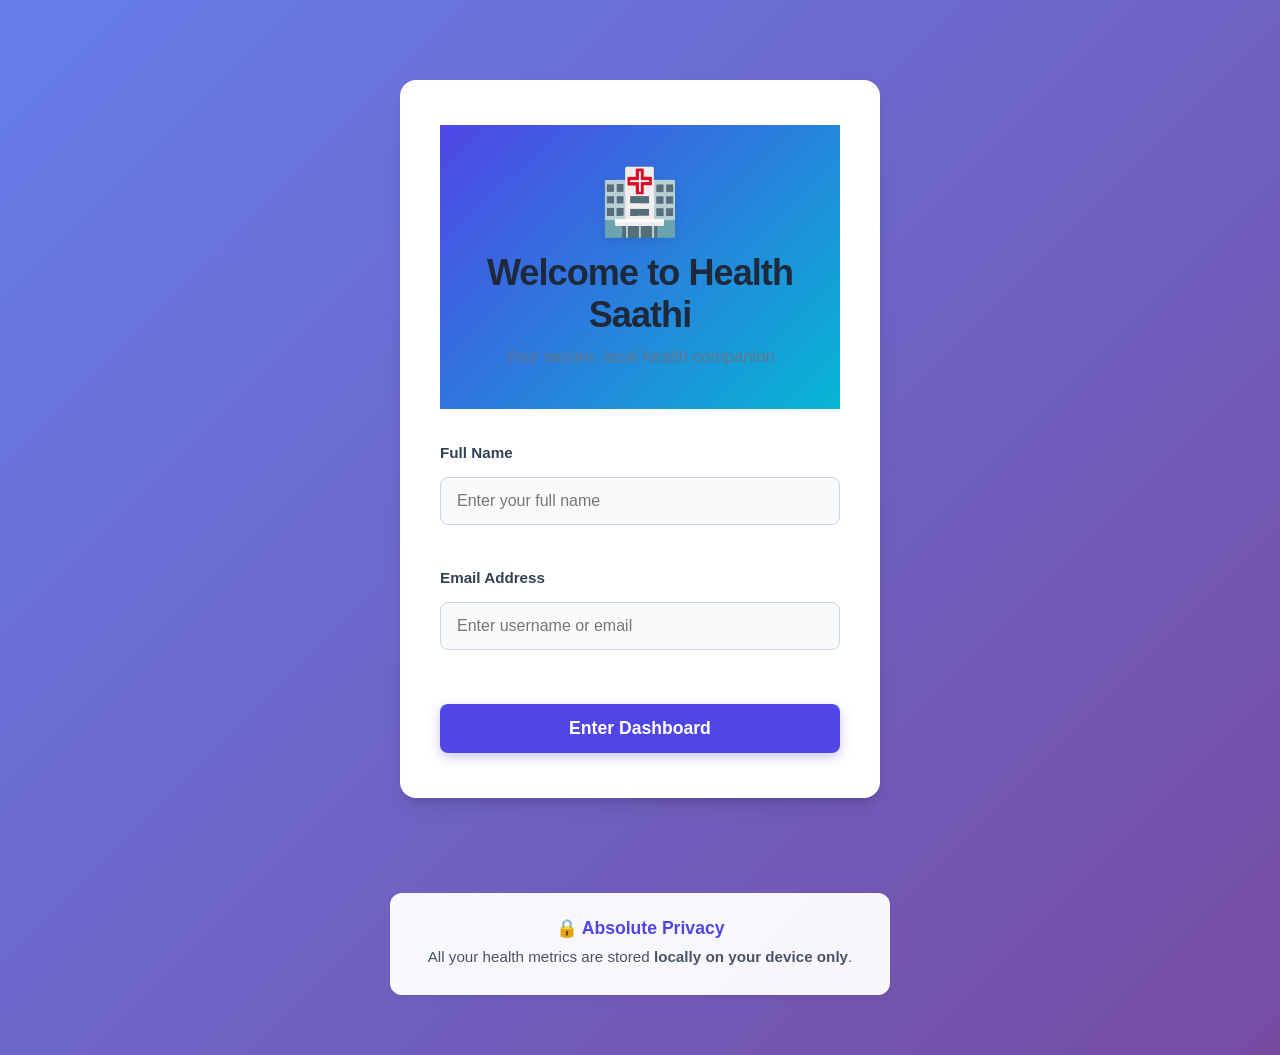
==== commit 2aa9ab9c: "Cleaned repo structure and updated layouts" ====
--- a/auth.html
+++ b/auth.html
@@ -7,29 +7,44 @@
     <link rel="stylesheet" href="styles.css">
     <link rel="stylesheet" href="auth.css">
 </head>
-<body>
-    <div class="auth-container">
-        <div class="auth-card">
-            <h2>Welcome to Health Saathi</h2>
-            <p>Your secure, local health companion</p>
-            
-            <form id="loginForm">
-                <div class="form-group">
-                    <label for="userName">Full Name</label>
-                    <input type="text" id="userName" placeholder="Enter your name" required>
+<body style="min-height: 100vh; display: flex; align-items: center; justify-content: center; background: linear-gradient(135deg, #667eea 0%, #764ba2 100%); padding: 40px 24px;">
+    
+    <div class="auth-container" style="width: 100%; max-width: 540px; margin: 0 auto; box-sizing: border-box;">
+        
+        <div id="login-section" class="auth-section active">
+            <div class="auth-card" style="background: #ffffff; border-radius: 16px; padding: 45px 40px; box-shadow: 0 10px 25px -5px rgba(0,0,0,0.1), 0 8px 10px -6px rgba(0,0,0,0.15);">
+                
+                <div class="auth-header" style="text-align: center; margin-bottom: 35px;">
+                    <span style="font-size: 4rem; display: block; margin-bottom: 12px; filter: drop-shadow(0 4px 6px rgba(0,0,0,0.08));">🏥</span>
+                    <h2 style="font-size: 2.25rem; color: #1e293b; margin-bottom: 8px; font-weight: 800; letter-spacing: -0.025em;">Welcome to Health Saathi</h2>
+                    <p style="color: #64748b; font-size: 1.05rem; line-height: 1.5;">Your secure, local health companion</p>
                 </div>
-                <div class="form-group">
-                    <label for="userEmail">Email Address</label>
-                    <input type="email" id="userEmail" placeholder="Enter your email" required>
-                </div>
-                <button type="submit" class="btn btn-primary">Enter Dashboard</button>
-            </form>
+                
+                <form id="loginForm" onsubmit="handleLoginSubmit(event)" style="display: flex; flex-direction: column; gap: 24px;">
+                    <div class="form-group" style="display: flex; flex-direction: column; gap: 8px;">
+                        <label for="userName" style="font-weight: 600; color: #334155; font-size: 0.95rem;">Full Name</label>
+                        <input type="text" id="userName" name="name" autocomplete="name" placeholder="Enter your full name" required 
+                               style="width: 100%; padding: 14px 16px; border: 1px solid #cbd5e1; border-radius: 8px; font-size: 1rem; transition: all 0.2s; background: #f8fafc;">
+                    </div>
+                    
+                    <div class="form-group" style="display: flex; flex-direction: column; gap: 8px;">
+                        <label for="userEmail" style="font-weight: 600; color: #334155; font-size: 0.95rem;">Email Address</label>
+                        <input type="email" id="userEmail" name="email" autocomplete="email" placeholder="Enter username or email" required 
+                               style="width: 100%; padding: 14px 16px; border: 1px solid #cbd5e1; border-radius: 8px; font-size: 1rem; transition: all 0.2s; background: #f8fafc;">
+                    </div>
+                    
+                    <button type="submit" class="btn btn-primary" 
+                            style="width: 100%; padding: 14px; font-size: 1.1rem; font-weight: 700; color: white; background: #4f46e5; border: none; border-radius: 8px; cursor: pointer; margin-top: 10px; box-shadow: 0 4px 12px rgba(79, 70, 229, 0.3); transition: all 0.2s;">
+                        Enter Dashboard
+                    </button>
+                </form>
+            </div>
         </div>
 
-        <footer class="auth-footer" style="margin-top: 20px; text-align: center;">
-            <div class="privacy-notice-footer">
-                <h4>🔒 Absolute Privacy</h4>
-                <p>All your health metrics are stored <strong>locally on your device only</strong>.</p>
+        <footer class="auth-footer" style="margin-top: 35px; text-align: center;">
+            <div class="privacy-notice-footer" style="background: rgba(255, 255, 255, 0.95); padding: 25px 30px; border-radius: 12px; box-shadow: 0 4px 6px -1px rgba(0,0,0,0.05);">
+                <h4 style="color: #4f46e5; margin-bottom: 6px; font-size: 1.1rem; font-weight: 700;">🔒 Absolute Privacy</h4>
+                <p style="color: #475569; font-size: 0.95rem; line-height: 1.6; margin: 0;">All your health metrics are stored <strong>locally on your device only</strong>.</p>
             </div>
         </footer>
     </div>
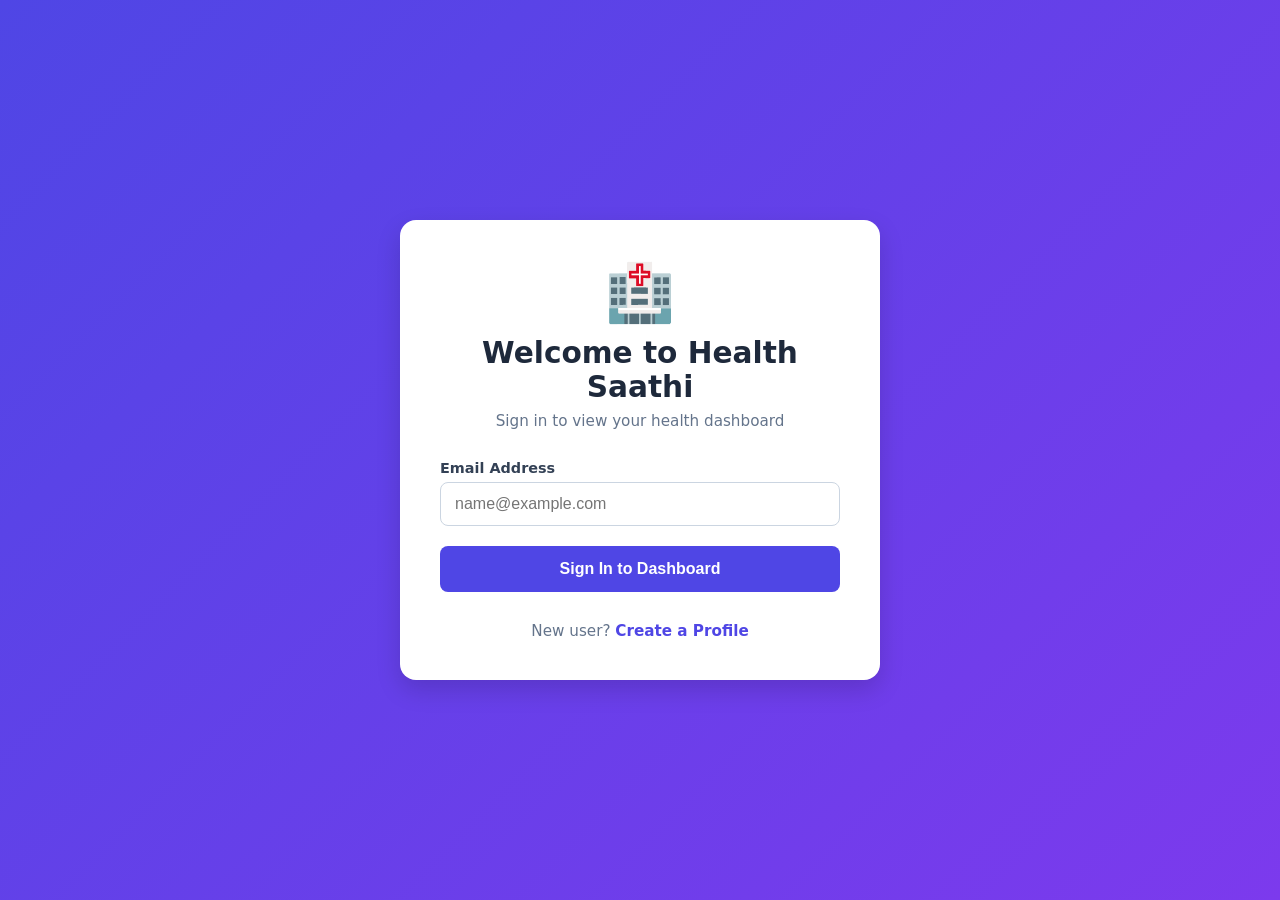
==== commit befbbc88: "Deploy finalized health saathi platform with profile flow and journey logs" ====
--- a/auth.html
+++ b/auth.html
@@ -5,48 +5,49 @@
     <meta name="viewport" content="width=device-width, initial-scale=1.0">
     <title>Health Saathi - Secure Access</title>
     <link rel="stylesheet" href="styles.css">
-    <link rel="stylesheet" href="auth.css">
 </head>
-<body style="min-height: 100vh; display: flex; align-items: center; justify-content: center; background: linear-gradient(135deg, #667eea 0%, #764ba2 100%); padding: 40px 24px;">
+<body style="min-height: 100vh; display: flex; align-items: center; justify-content: center; background: linear-gradient(135deg, #4f46e5 0%, #7c3aed 100%); padding: 40px 24px; font-family: system-ui, sans-serif; margin: 0;">
     
-    <div class="auth-container" style="width: 100%; max-width: 540px; margin: 0 auto; box-sizing: border-box;">
-        
-        <div id="login-section" class="auth-section active">
-            <div class="auth-card" style="background: #ffffff; border-radius: 16px; padding: 45px 40px; box-shadow: 0 10px 25px -5px rgba(0,0,0,0.1), 0 8px 10px -6px rgba(0,0,0,0.15);">
-                
-                <div class="auth-header" style="text-align: center; margin-bottom: 35px;">
-                    <span style="font-size: 4rem; display: block; margin-bottom: 12px; filter: drop-shadow(0 4px 6px rgba(0,0,0,0.08));">🏥</span>
-                    <h2 style="font-size: 2.25rem; color: #1e293b; margin-bottom: 8px; font-weight: 800; letter-spacing: -0.025em;">Welcome to Health Saathi</h2>
-                    <p style="color: #64748b; font-size: 1.05rem; line-height: 1.5;">Your secure, local health companion</p>
+    <div style="width: 100%; max-width: 480px; margin: 0 auto;">
+        <div style="background: #ffffff; border-radius: 16px; padding: 40px; box-shadow: 0 10px 25px rgba(0,0,0,0.15);">
+            
+            <div style="text-align: center; margin-bottom: 30px;">
+                <span style="font-size: 3.5rem; display: block; margin-bottom: 10px;">🏥</span>
+                <h2 id="auth-title" style="font-size: 1.85rem; color: #1e293b; margin: 0 0 8px 0; font-weight: 800;">Welcome to Health Saathi</h2>
+                <p id="auth-subtitle" style="color: #64748b; margin: 0; font-size: 0.95rem;">Sign in to view your health dashboard</p>
+            </div>
+
+            <form id="loginForm" onsubmit="handleLoginSubmit(event)" style="display: flex; flex-direction: column; gap: 20px;">
+                <div style="display: flex; flex-direction: column; gap: 6px;">
+                    <label for="userEmail" style="font-weight: 600; color: #334155; font-size: 0.9rem;">Email Address</label>
+                    <input type="email" id="userEmail" placeholder="name@example.com" required style="width: 100%; padding: 12px 14px; border: 1px solid #cbd5e1; border-radius: 8px; font-size: 1rem; box-sizing: border-box;">
                 </div>
-                
-                <form id="loginForm" onsubmit="handleLoginSubmit(event)" style="display: flex; flex-direction: column; gap: 24px;">
-                    <div class="form-group" style="display: flex; flex-direction: column; gap: 8px;">
-                        <label for="userName" style="font-weight: 600; color: #334155; font-size: 0.95rem;">Full Name</label>
-                        <input type="text" id="userName" name="name" autocomplete="name" placeholder="Enter your full name" required 
-                               style="width: 100%; padding: 14px 16px; border: 1px solid #cbd5e1; border-radius: 8px; font-size: 1rem; transition: all 0.2s; background: #f8fafc;">
-                    </div>
-                    
-                    <div class="form-group" style="display: flex; flex-direction: column; gap: 8px;">
-                        <label for="userEmail" style="font-weight: 600; color: #334155; font-size: 0.95rem;">Email Address</label>
-                        <input type="email" id="userEmail" name="email" autocomplete="email" placeholder="Enter username or email" required 
-                               style="width: 100%; padding: 14px 16px; border: 1px solid #cbd5e1; border-radius: 8px; font-size: 1rem; transition: all 0.2s; background: #f8fafc;">
-                    </div>
-                    
-                    <button type="submit" class="btn btn-primary" 
-                            style="width: 100%; padding: 14px; font-size: 1.1rem; font-weight: 700; color: white; background: #4f46e5; border: none; border-radius: 8px; cursor: pointer; margin-top: 10px; box-shadow: 0 4px 12px rgba(79, 70, 229, 0.3); transition: all 0.2s;">
-                        Enter Dashboard
-                    </button>
-                </form>
-            </div>
+                <button type="submit" style="width: 100%; padding: 14px; font-size: 1rem; font-weight: 700; color: white; background: #4f46e5; border: none; border-radius: 8px; cursor: pointer;">
+                    Sign In to Dashboard
+                </button>
+                <p style="text-align: center; font-size: 0.95rem; color: #64748b; margin-top: 10px;">
+                    New user? <a href="#" onclick="toggleAuthMode('signup')" style="color: #4f46e5; font-weight: 600; text-decoration: none;">Create a Profile</a>
+                </p>
+            </form>
+
+            <form id="signupForm" onsubmit="handleSignUpSubmit(event)" style="display: none; flex-direction: column; gap: 20px;">
+                <div style="display: flex; flex-direction: column; gap: 6px;">
+                    <label for="newName" style="font-weight: 600; color: #334155; font-size: 0.9rem;">Full Name</label>
+                    <input type="text" id="newName" placeholder="Enter your full name" required style="width: 100%; padding: 12px 14px; border: 1px solid #cbd5e1; border-radius: 8px; font-size: 1rem; box-sizing: border-box;">
+                </div>
+                <div style="display: flex; flex-direction: column; gap: 6px;">
+                    <label for="newEmail" style="font-weight: 600; color: #334155; font-size: 0.9rem;">Email Address</label>
+                    <input type="email" id="newEmail" placeholder="name@example.com" required style="width: 100%; padding: 12px 14px; border: 1px solid #cbd5e1; border-radius: 8px; font-size: 1rem; box-sizing: border-box;">
+                </div>
+                <button type="submit" style="width: 100%; padding: 14px; font-size: 1rem; font-weight: 700; color: white; background: #10b981; border: none; border-radius: 8px; cursor: pointer;">
+                    Register & Create Profile
+                </button>
+                <p style="text-align: center; font-size: 0.95rem; color: #64748b; margin-top: 10px;">
+                    Already have a profile? <a href="#" onclick="toggleAuthMode('login')" style="color: #4f46e5; font-weight: 600; text-decoration: none;">Sign In</a>
+                </p>
+            </form>
+
         </div>
-
-        <footer class="auth-footer" style="margin-top: 35px; text-align: center;">
-            <div class="privacy-notice-footer" style="background: rgba(255, 255, 255, 0.95); padding: 25px 30px; border-radius: 12px; box-shadow: 0 4px 6px -1px rgba(0,0,0,0.05);">
-                <h4 style="color: #4f46e5; margin-bottom: 6px; font-size: 1.1rem; font-weight: 700;">🔒 Absolute Privacy</h4>
-                <p style="color: #475569; font-size: 0.95rem; line-height: 1.6; margin: 0;">All your health metrics are stored <strong>locally on your device only</strong>.</p>
-            </div>
-        </footer>
     </div>
 
     <script src="script.js"></script>
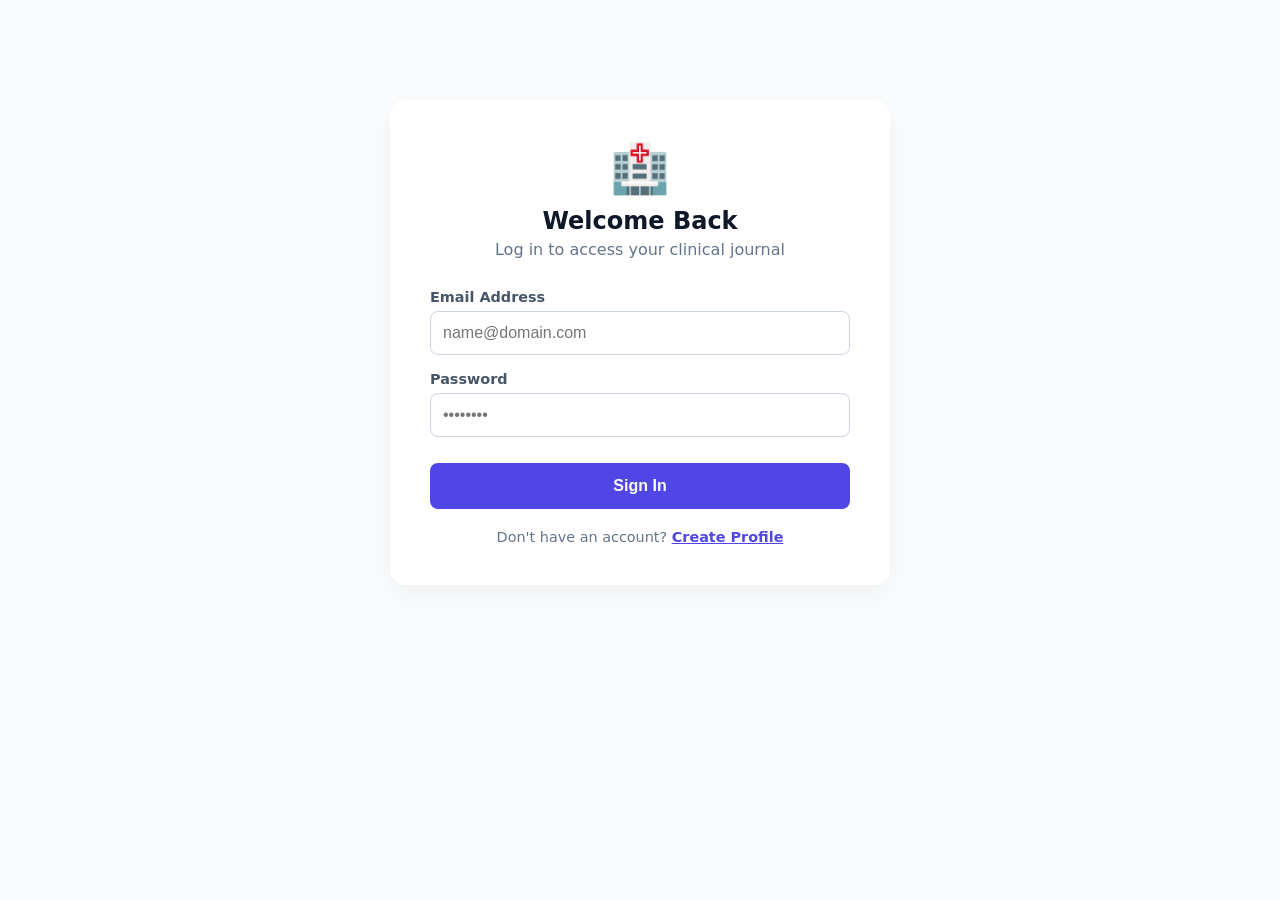
==== commit 5764415e: "Deploy: Complete pakka bug-proof sync for all core modules" ====
--- a/auth.html
+++ b/auth.html
@@ -3,53 +3,63 @@
 <head>
     <meta charset="UTF-8">
     <meta name="viewport" content="width=device-width, initial-scale=1.0">
-    <title>Health Saathi - Secure Access</title>
-    <link rel="stylesheet" href="styles.css">
+    <title>Health Saathi - Portal Access</title>
+    <style>
+        body { background-color: #f8fafc; margin: 0; padding: 20px; font-family: system-ui, -apple-system, sans-serif; }
+        .mesh-auth-card { background: white; padding: 40px; border-radius: 16px; box-shadow: 0 10px 25px -5px rgba(0,0,0,0.05); width: 100%; max-width: 420px; margin: 80px auto; }
+        .input-group { display: flex; flex-direction: column; gap: 6px; margin-bottom: 16px; }
+        .input-group label { font-weight: 600; color: #475569; font-size: 0.9rem; }
+        .input-group input { padding: 12px; border: 1px solid #cbd5e1; border-radius: 8px; font-size: 1rem; color: #1e293b; box-sizing: border-box; width: 100%; }
+        .auth-btn { width: 100%; padding: 14px; background: #4f46e5; color: white; border: none; border-radius: 8px; font-weight: 700; font-size: 1rem; cursor: pointer; margin-top: 10px; }
+        .auth-btn:hover { background: #4338ca; }
+        .toggle-link { text-align: center; margin-top: 20px; color: #64748b; font-size: 0.9rem; }
+        .toggle-link span { color: #4f46e5; cursor: pointer; font-weight: 600; text-decoration: underline; }
+    </style>
 </head>
-<body style="min-height: 100vh; display: flex; align-items: center; justify-content: center; background: linear-gradient(135deg, #4f46e5 0%, #7c3aed 100%); padding: 40px 24px; font-family: system-ui, sans-serif; margin: 0;">
-    
-    <div style="width: 100%; max-width: 480px; margin: 0 auto;">
-        <div style="background: #ffffff; border-radius: 16px; padding: 40px; box-shadow: 0 10px 25px rgba(0,0,0,0.15);">
-            
-            <div style="text-align: center; margin-bottom: 30px;">
-                <span style="font-size: 3.5rem; display: block; margin-bottom: 10px;">🏥</span>
-                <h2 id="auth-title" style="font-size: 1.85rem; color: #1e293b; margin: 0 0 8px 0; font-weight: 800;">Welcome to Health Saathi</h2>
-                <p id="auth-subtitle" style="color: #64748b; margin: 0; font-size: 0.95rem;">Sign in to view your health dashboard</p>
+<body>
+
+    <div class="mesh-auth-card">
+        <div style="text-align: center; margin-bottom: 30px;">
+            <span style="font-size: 3rem;">🏥</span>
+            <h2 id="auth-title" style="margin: 10px 0 5px 0; color: #0f172a; font-weight: 800;">Welcome Back</h2>
+            <p id="auth-subtitle" style="margin: 0; color: #64748b;">Log in to access your clinical journal</p>
+        </div>
+
+        <form id="auth-form">
+            <div class="input-group" id="name-group" style="display: none;">
+                <label for="auth-name">Full Name</label>
+                <input type="text" id="auth-name" placeholder="Radha Jindal">
             </div>
 
-            <form id="loginForm" onsubmit="handleLoginSubmit(event)" style="display: flex; flex-direction: column; gap: 20px;">
-                <div style="display: flex; flex-direction: column; gap: 6px;">
-                    <label for="userEmail" style="font-weight: 600; color: #334155; font-size: 0.9rem;">Email Address</label>
-                    <input type="email" id="userEmail" placeholder="name@example.com" required style="width: 100%; padding: 12px 14px; border: 1px solid #cbd5e1; border-radius: 8px; font-size: 1rem; box-sizing: border-box;">
+            <div class="input-group">
+                <label for="auth-email">Email Address</label>
+                <input type="email" id="auth-email" placeholder="name@domain.com" required>
+            </div>
+
+            <div class="input-group">
+                <label for="auth-password">Password</label>
+                <input type="password" id="auth-password" placeholder="••••••••" required>
+            </div>
+
+            <div id="clinical-profile-group" style="display: none; grid-template-columns: 1fr 1fr; gap: 16px; margin-bottom: 16px;">
+                <div class="input-group" style="margin: 0;">
+                    <label for="auth-height">Height (cm)</label>
+                    <input type="number" id="auth-height" placeholder="165" min="1" max="300">
                 </div>
-                <button type="submit" style="width: 100%; padding: 14px; font-size: 1rem; font-weight: 700; color: white; background: #4f46e5; border: none; border-radius: 8px; cursor: pointer;">
-                    Sign In to Dashboard
-                </button>
-                <p style="text-align: center; font-size: 0.95rem; color: #64748b; margin-top: 10px;">
-                    New user? <a href="#" onclick="toggleAuthMode('signup')" style="color: #4f46e5; font-weight: 600; text-decoration: none;">Create a Profile</a>
-                </p>
-            </form>
+                <div class="input-group" style="margin: 0;">
+                    <label for="auth-weight">Weight (kg)</label>
+                    <input type="number" id="auth-weight" placeholder="62" min="1" max="500">
+                </div>
+            </div>
 
-            <form id="signupForm" onsubmit="handleSignUpSubmit(event)" style="display: none; flex-direction: column; gap: 20px;">
-                <div style="display: flex; flex-direction: column; gap: 6px;">
-                    <label for="newName" style="font-weight: 600; color: #334155; font-size: 0.9rem;">Full Name</label>
-                    <input type="text" id="newName" placeholder="Enter your full name" required style="width: 100%; padding: 12px 14px; border: 1px solid #cbd5e1; border-radius: 8px; font-size: 1rem; box-sizing: border-box;">
-                </div>
-                <div style="display: flex; flex-direction: column; gap: 6px;">
-                    <label for="newEmail" style="font-weight: 600; color: #334155; font-size: 0.9rem;">Email Address</label>
-                    <input type="email" id="newEmail" placeholder="name@example.com" required style="width: 100%; padding: 12px 14px; border: 1px solid #cbd5e1; border-radius: 8px; font-size: 1rem; box-sizing: border-box;">
-                </div>
-                <button type="submit" style="width: 100%; padding: 14px; font-size: 1rem; font-weight: 700; color: white; background: #10b981; border: none; border-radius: 8px; cursor: pointer;">
-                    Register & Create Profile
-                </button>
-                <p style="text-align: center; font-size: 0.95rem; color: #64748b; margin-top: 10px;">
-                    Already have a profile? <a href="#" onclick="toggleAuthMode('login')" style="color: #4f46e5; font-weight: 600; text-decoration: none;">Sign In</a>
-                </p>
-            </form>
+            <button type="submit" class="auth-btn" id="submit-btn">Sign In</button>
+        </form>
 
+        <div class="toggle-link" id="auth-toggle-text">
+            Don't have an account? <span id="toggle-action-btn">Create Profile</span>
         </div>
     </div>
 
-    <script src="script.js"></script>
+    <script src="auth.js" defer></script>
 </body>
 </html>
